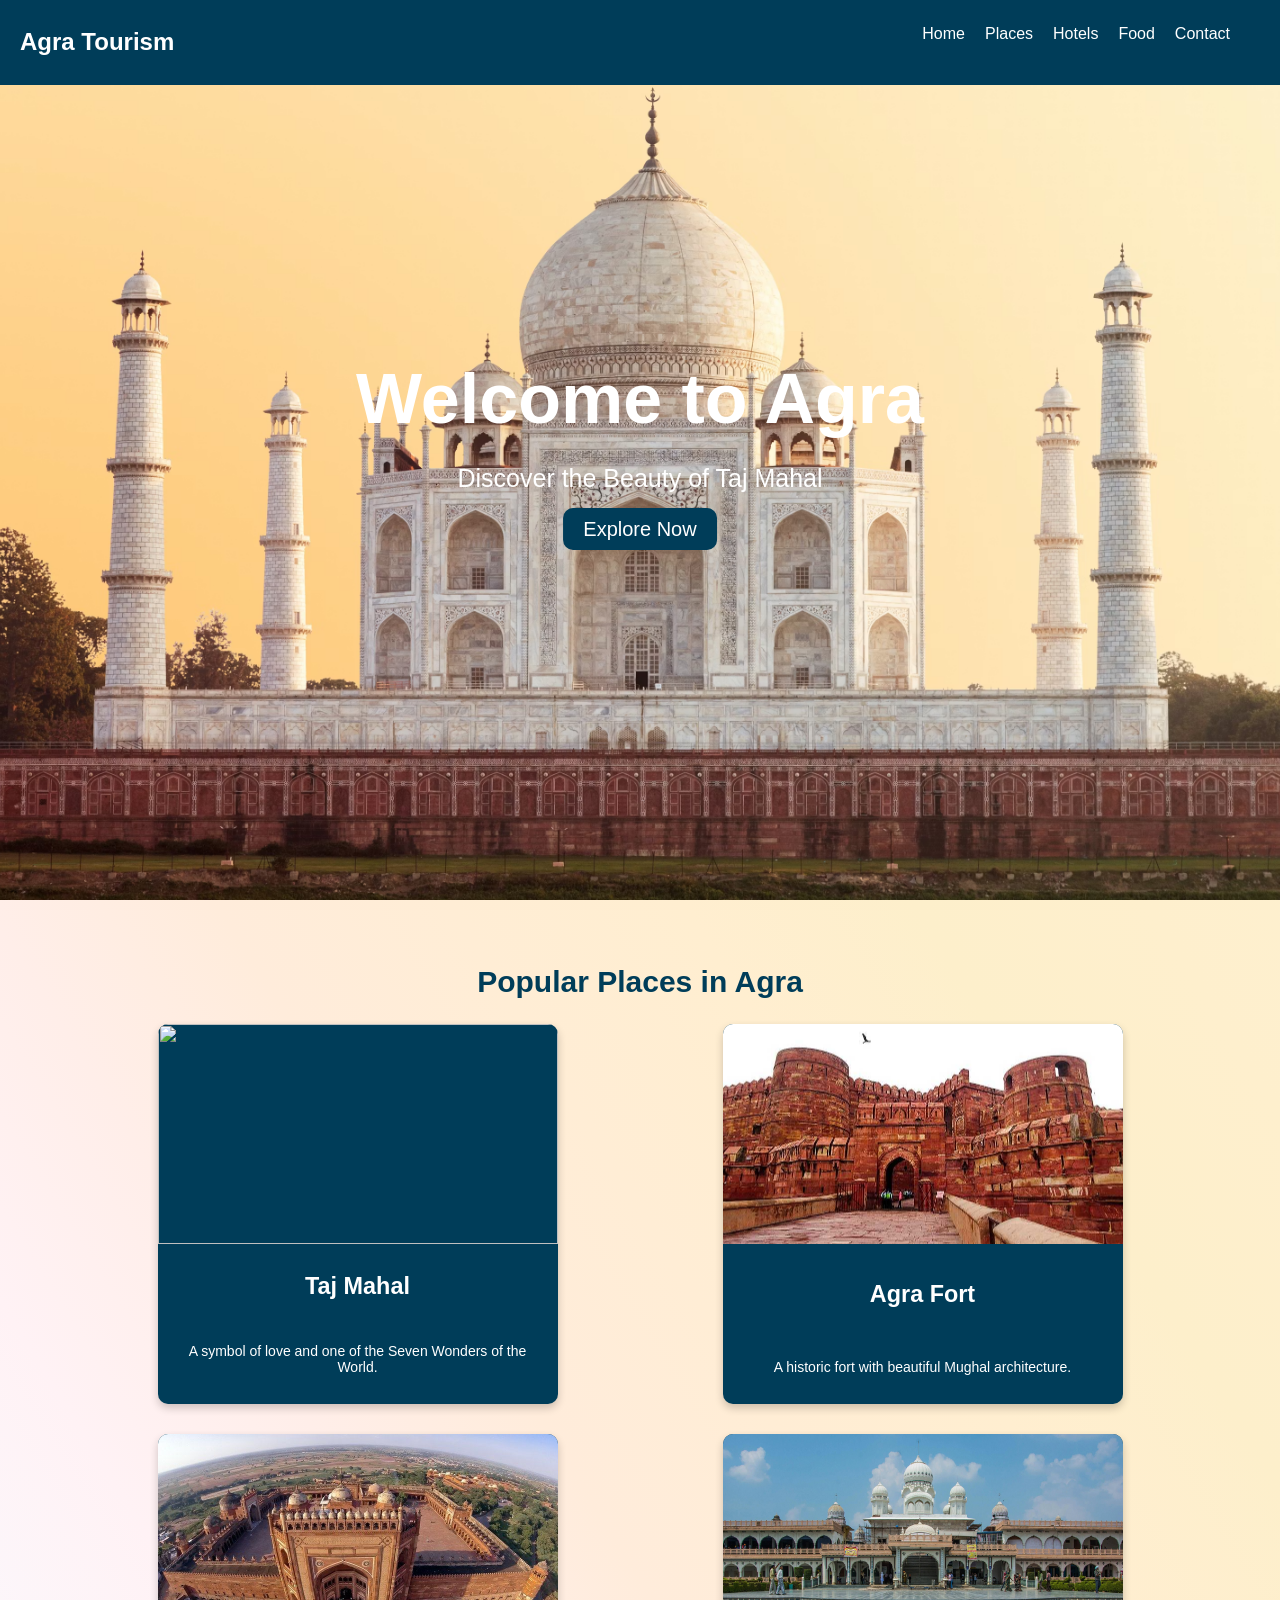
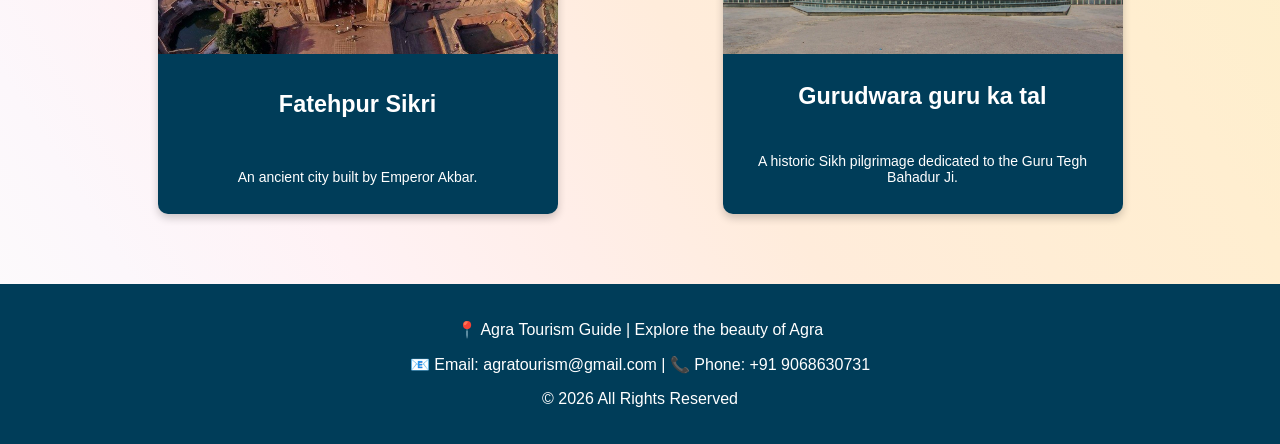
==== index.html @ 865fb0f2 "initial commit edit files" ====
<!DOCTYPE html>
<html lang="en">
<head>
    <meta charset="UTF-8">

    <!-- ✅ Mobile responsive  -->
    <meta name="viewport" content="width=device-width, initial-scale=1.0">

    <title>Agra Tourism Guide</title>
    <link rel="stylesheet" href="css/style.css">
</head>

<body>

    <!-- Navbar -->
    <nav>
        <h1>Agra Tourism</h1>
        <ul>
            <li><a href="#">Home</a></li>
            <li><a href="#">Places</a></li>
            <li><a href="#">Hotels</a></li>
            <li><a href="#">Food</a></li>
            <li><a href="#">Contact</a></li>
        </ul>
    </nav>

    

    <!-- ✅ Hero Section (fixed - only one) -->
    <section class="hero">
        <div class="carousel">
            <div class="slide">
                <img src="image/tajmahal2.jpg" alt="Taj Mahal View 1">
            </div>
            <div class="slide">
                <img src="image/tajmahal1.jpg" alt="Taj Mahal View 2">
            </div>
            <div class="slide">
                <img src="image/tajmahal3.jpg" alt="Taj Mahal View 3">
            </div>
        </div>

        <div class="overlay">
            <h2>Welcome to Agra</h2>
            <p>Discover the Beauty of Taj Mahal</p>
            <a href="explore.html" class="btn">Explore Now</a>
        </div>
    </section>

    <!-- Popular Places -->
    <section class="places">
        <h2>Popular Places in Agra</h2>

        <div class="card-container">
            
        <div class="card">
            <img src="image/Tajmahal5.jpg">
            <h3>Taj Mahal</h3>
            <p>A symbol of love and one of the Seven Wonders of the World.</p>
        </div>

        <div class="card">
            <img src="image/agrafort.jpg">
            <h3>Agra Fort</h3>
            <p>A historic fort with beautiful Mughal architecture.</p>
        </div>

        <div class="card">
            <img src="image/fathepur.jpg">
            <h3>Fatehpur Sikri</h3>
            <p>An ancient city built by Emperor Akbar.</p>
        </div>

        <div class="card">
            <img src="image/gurudwara.jpg">
            <h3>Gurudwara guru ka tal</h3>
            <p>A historic Sikh pilgrimage dedicated to the Guru Tegh Bahadur Ji.</p>
        </div>

        </div>
    </section>

    <!-- Footer -->
    <footer>
        <p>📍 Agra Tourism Guide | Explore the beauty of Agra</p>
        <p>📧 Email: agratourism@gmail.com | 📞 Phone: +91 9068630731</p>
        <p>© 2026 All Rights Reserved</p>
    </footer>

    <!-- ✅ JS file body ke end me -->
    <script src="JS/script.js"></script>

</body>
</html>
---- css/style.css ----
body {
    margin: 0;
    font-family: Arial, sans-serif;
    animation: slidein 1s forwards;
    background-image: linear-gradient(to right top, #fcfcfc, #fcf7fb, #fff2f5, #ffeee9, #ffecdb, #ffedd5, #ffeed0, #fdefcb, #feefcd, #fef0cf, #fff0d1, #fff1d3);
}

/* Navbar */
nav {
    background:#003d59;
    color: white;
    display: flex;
    justify-content: space-between;
    position: fixed; /* fixed navbar */
    width: 100%;
    top: 0;
    z-index: 1000;
    padding: 8px 0;
    margin: 0;
    line-height: 1.2;
}


nav ul {
    list-style: none;
    display: flex;
    gap: 20px;
    padding-right: 50px;
}

nav a {
    color: white;
    text-decoration: none;
}
nav h1 {
    margin: 20px;
    margin-top: 20px;
    font-family: 'Lucida Sans', 'Lucida Sans Regular', 'Lucida Grande', 'Lucida Sans Unicode', Geneva, Verdana, sans-serif;
}

/* Hero Section */
.hero {
  background: url('../image/tajmahal.jpg') no-repeat center/cover; 
  background-size: cover;   /* image full cover*/
  height: 100vh;            /* full screen height */
  position: relative;
  background-position: center;
    
}
.carousel  {
    display: flex;
    width: 300%;
    animation: slide 10s 1;
}
.slide {
    width: 100%;
    flex-shrink: 0;
    height: 100vh;
}
.slide img {
    height: 100vh;
    width: 100vw;
    object-fit: cover;
    object-position: center top;
}

.overlay {
position: absolute;
  top: 50%;
  left: 50%;
  transform: translate(-50%, -50%);
  text-align: center;
  color: white;

}
.overlay h2 {
    font-size: 70px;
    margin: 0;
}
.overlay p {
    font-size: 25px;
}
.btn {
    padding: 10px 20px;
    background: #003d59;
    color: white;
    border-radius: 10px;
    font-size: 20px;
    text-decoration: none;
}

/* Places Section */
.places {
    padding: 40px;
    text-align: center;
    font-size:20px;
    color: #003d59;
    font-family: 'Lucida Sans', 'Lucida Sans Regular', 'Lucida Grande', 'Lucida Sans Unicode', Geneva, Verdana, sans-serif;
}
.card-container {
    display: grid;
    grid-template-columns: repeat(2, 1fr);
    gap: 30px;
    padding: 0 50px;
}
.card {
  width: 100%;
  max-width: 400px;
  margin: auto;
  box-shadow: 0 4px 8px rgba(0,0,0,0.2);
  border-radius: 10px;
  overflow: hidden;
  transition: 0.3s;
  background-color:#003d59;
  color:white;
  min-height: 380px; /* sab cards ki minimum height same */
  display: flex;
  flex-direction: column;
  justify-content: space-between;
}
.card img {
  width: 100%;
  height: 220px;       /* fixed height */
  object-fit: cover;   /* crop karega aur size equal banayega */
  display: block;
}
.card p {
    padding: 0 10px 15px;
    font-size: 14px;
}
.card h3 {
    font-family: 'Lucida Sans', 'Lucida Sans Regular', 'Lucida Grande', 'Lucida Sans Unicode', Geneva, Verdana, sans-serif;
}
.card:hover {
    transform: scale(1.05);
}

/* Footer */
footer {
    background:#003d59;
    color: white;
    text-align: center;
    padding: 20px;
    margin-top: 30px;
}

/* Animations */
@keyframes slidein {
    from { transform: translateX(-100%); opacity: 0; }
    to { transform: translateX(0); opacity: 1; }
}
/* @keyframes slide {
    0% { transform: translateX(0); }
    33% { transform: translateX(-100%); }
    66% { transform: translateX(-200%); }
    100% { transform: translateX(0); }
} */
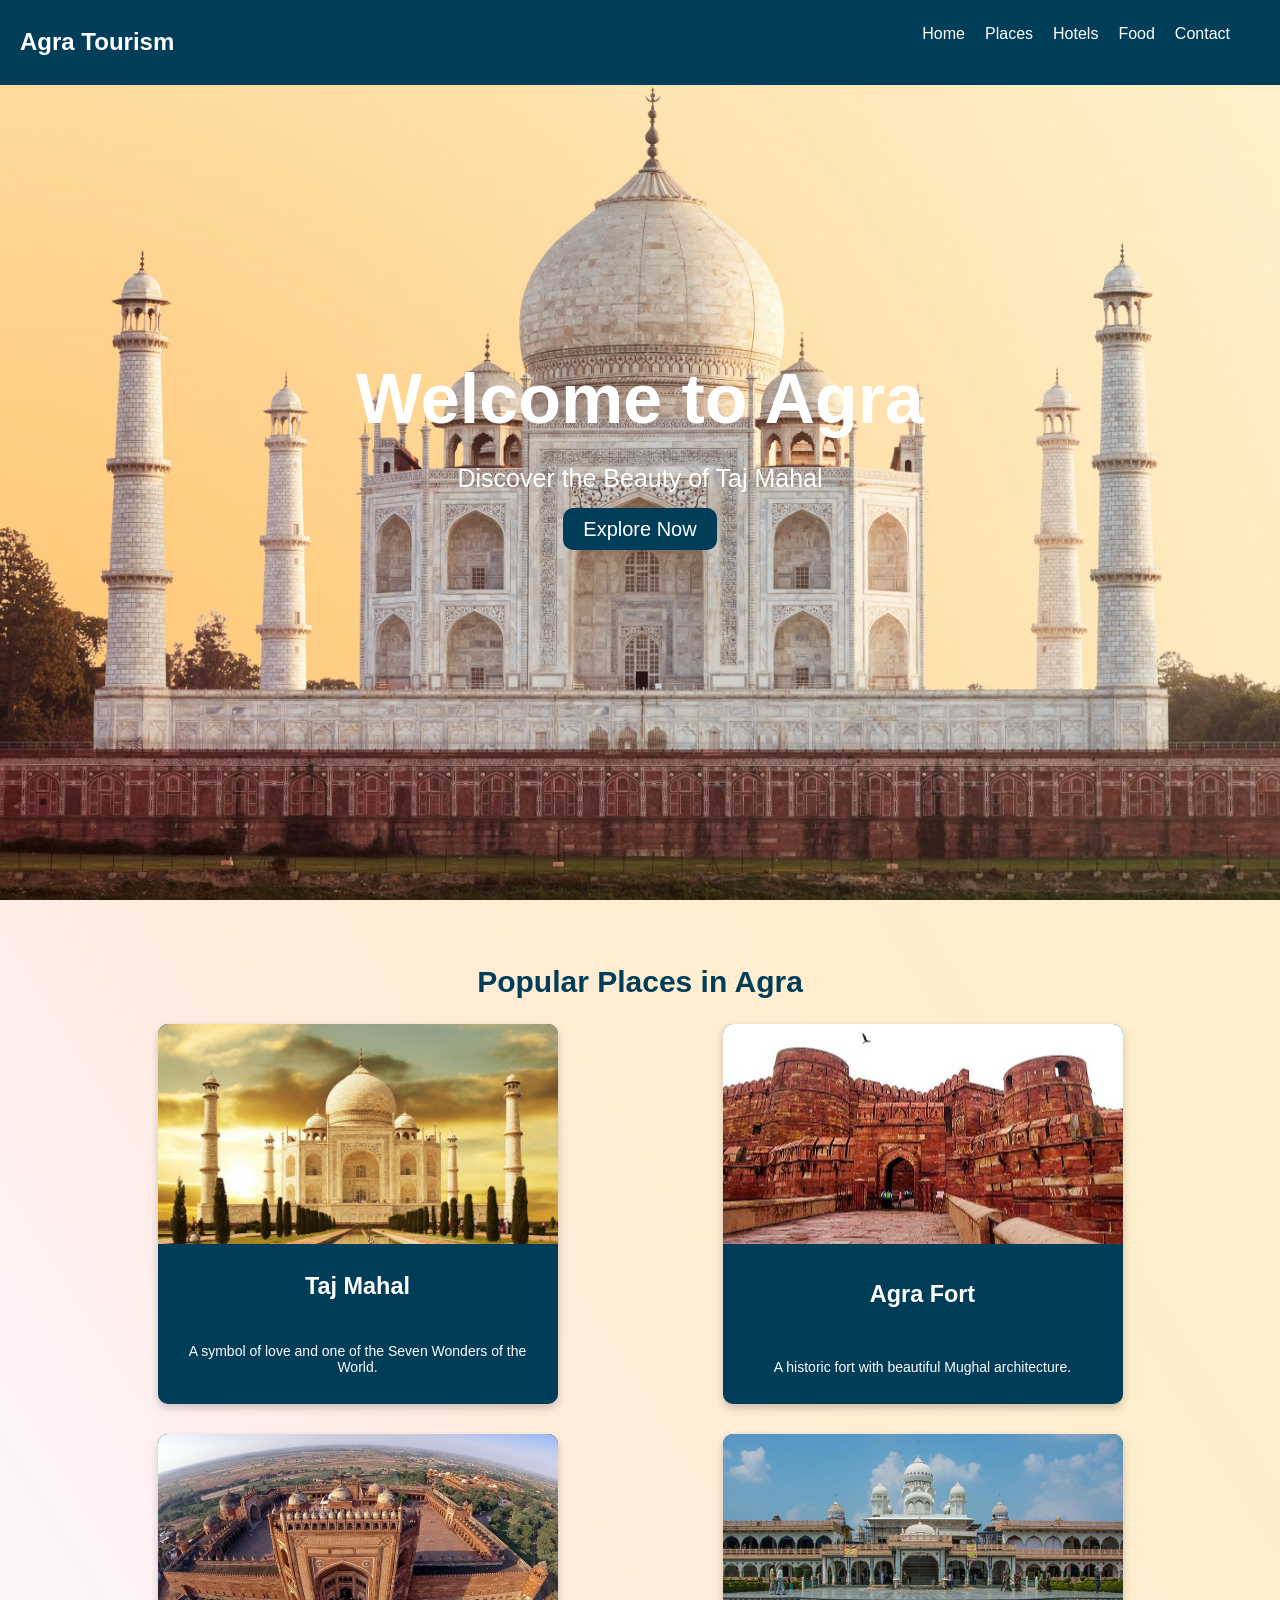
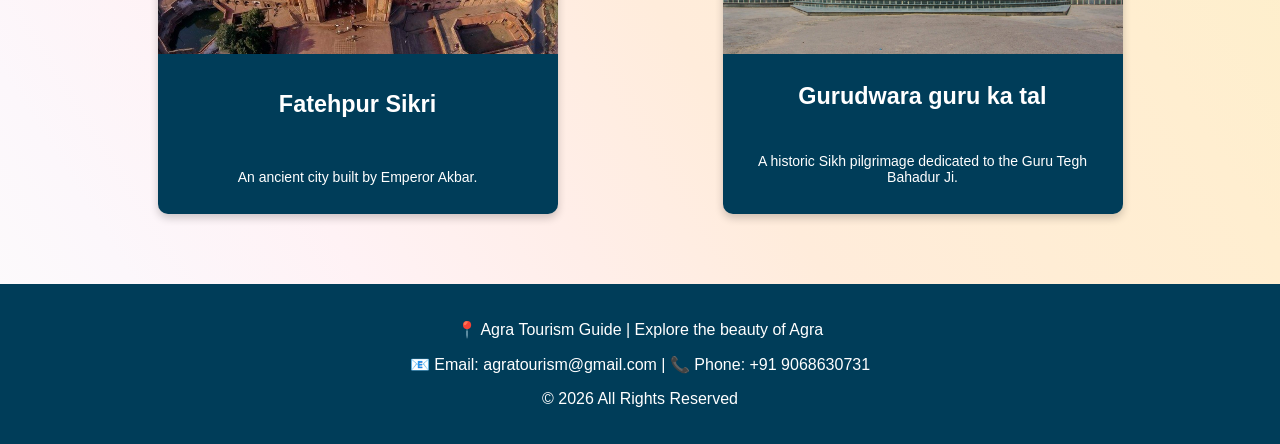
==== commit 3196ec53: "Update index.html" ====
--- a/index.html
+++ b/index.html
@@ -54,7 +54,7 @@
         <div class="card-container">
             
         <div class="card">
-            <img src="image/Tajmahal5.jpg">
+            <img src="image/tajmahal5.jpg">
             <h3>Taj Mahal</h3>
             <p>A symbol of love and one of the Seven Wonders of the World.</p>
         </div>
@@ -91,4 +91,4 @@
     <script src="JS/script.js"></script>
 
 </body>
-</html>+</html>
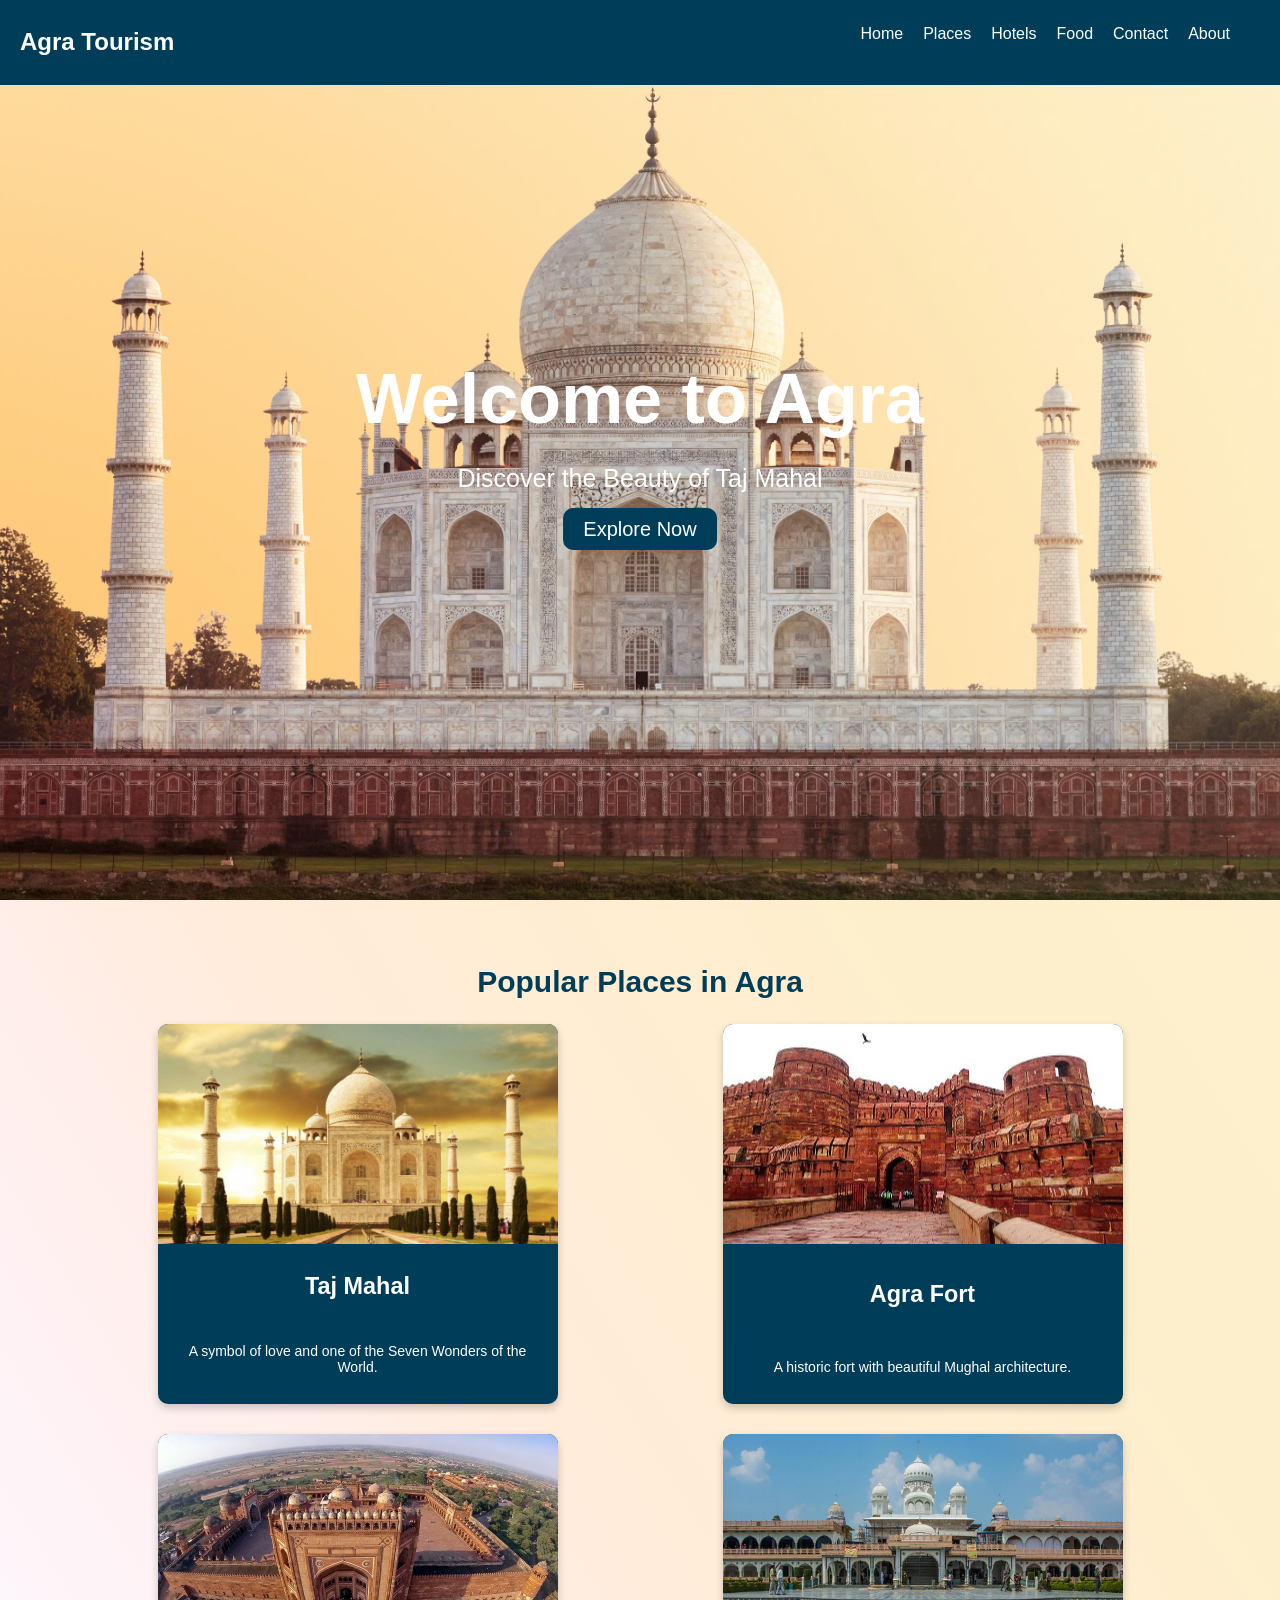
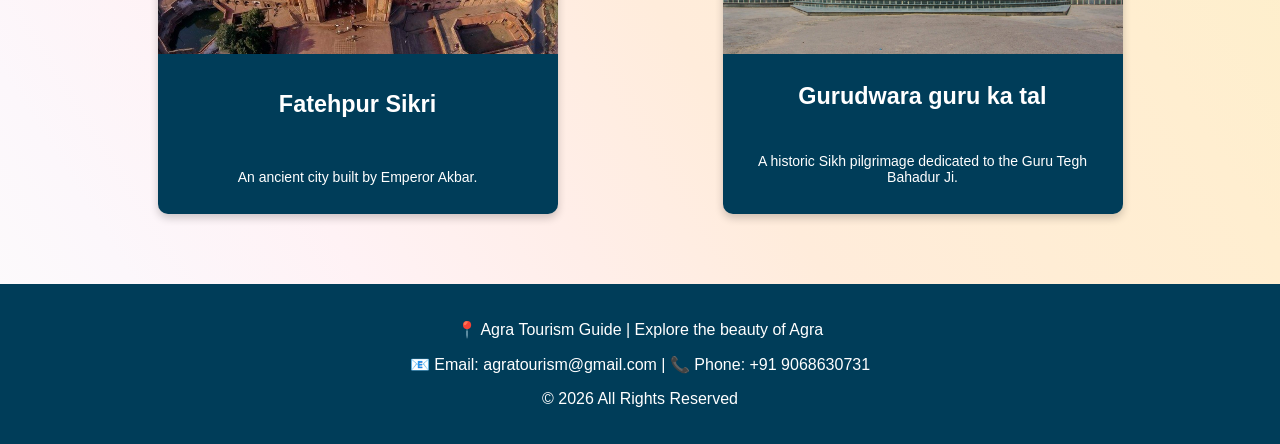
==== commit 2472cb51: "Update index.html" ====
--- a/index.html
+++ b/index.html
@@ -21,6 +21,7 @@
             <li><a href="#">Hotels</a></li>
             <li><a href="#">Food</a></li>
             <li><a href="#">Contact</a></li>
+            <li><a href="about.html">About</a></li>
         </ul>
     </nav>
 
